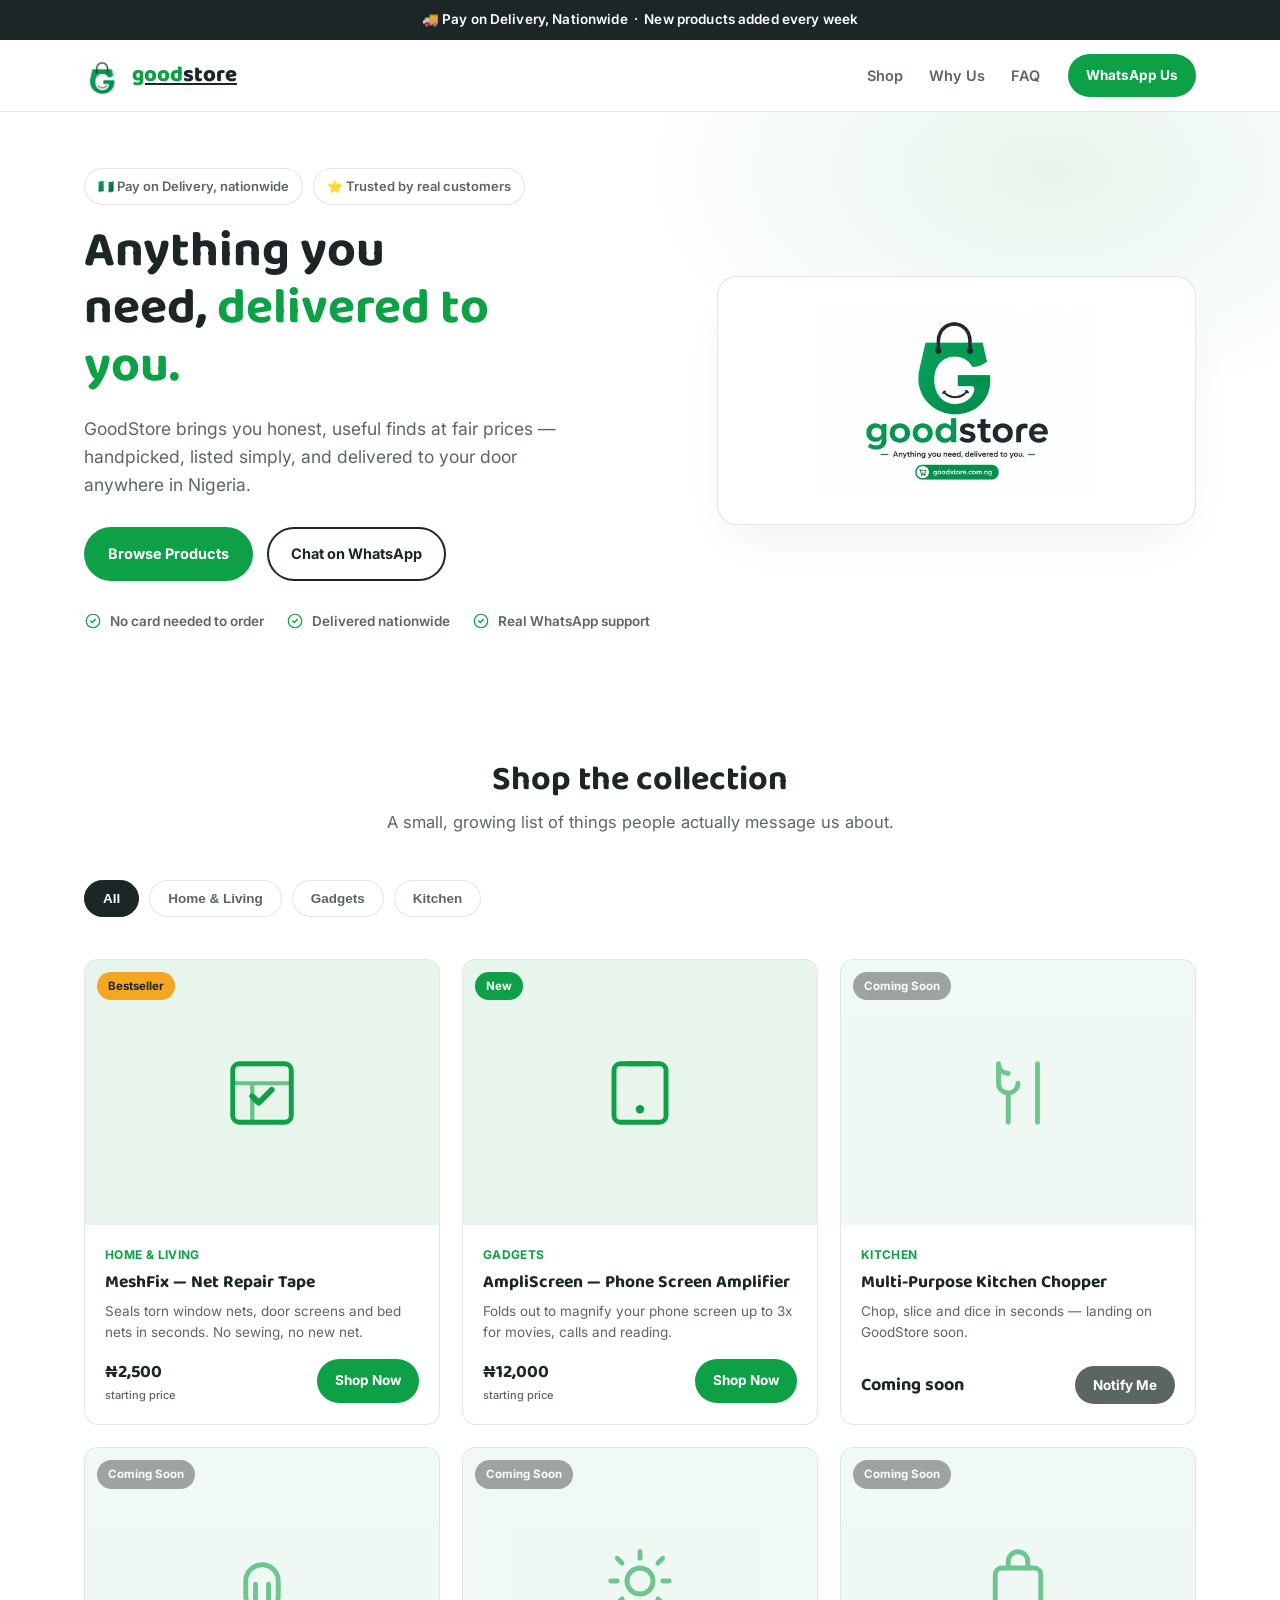
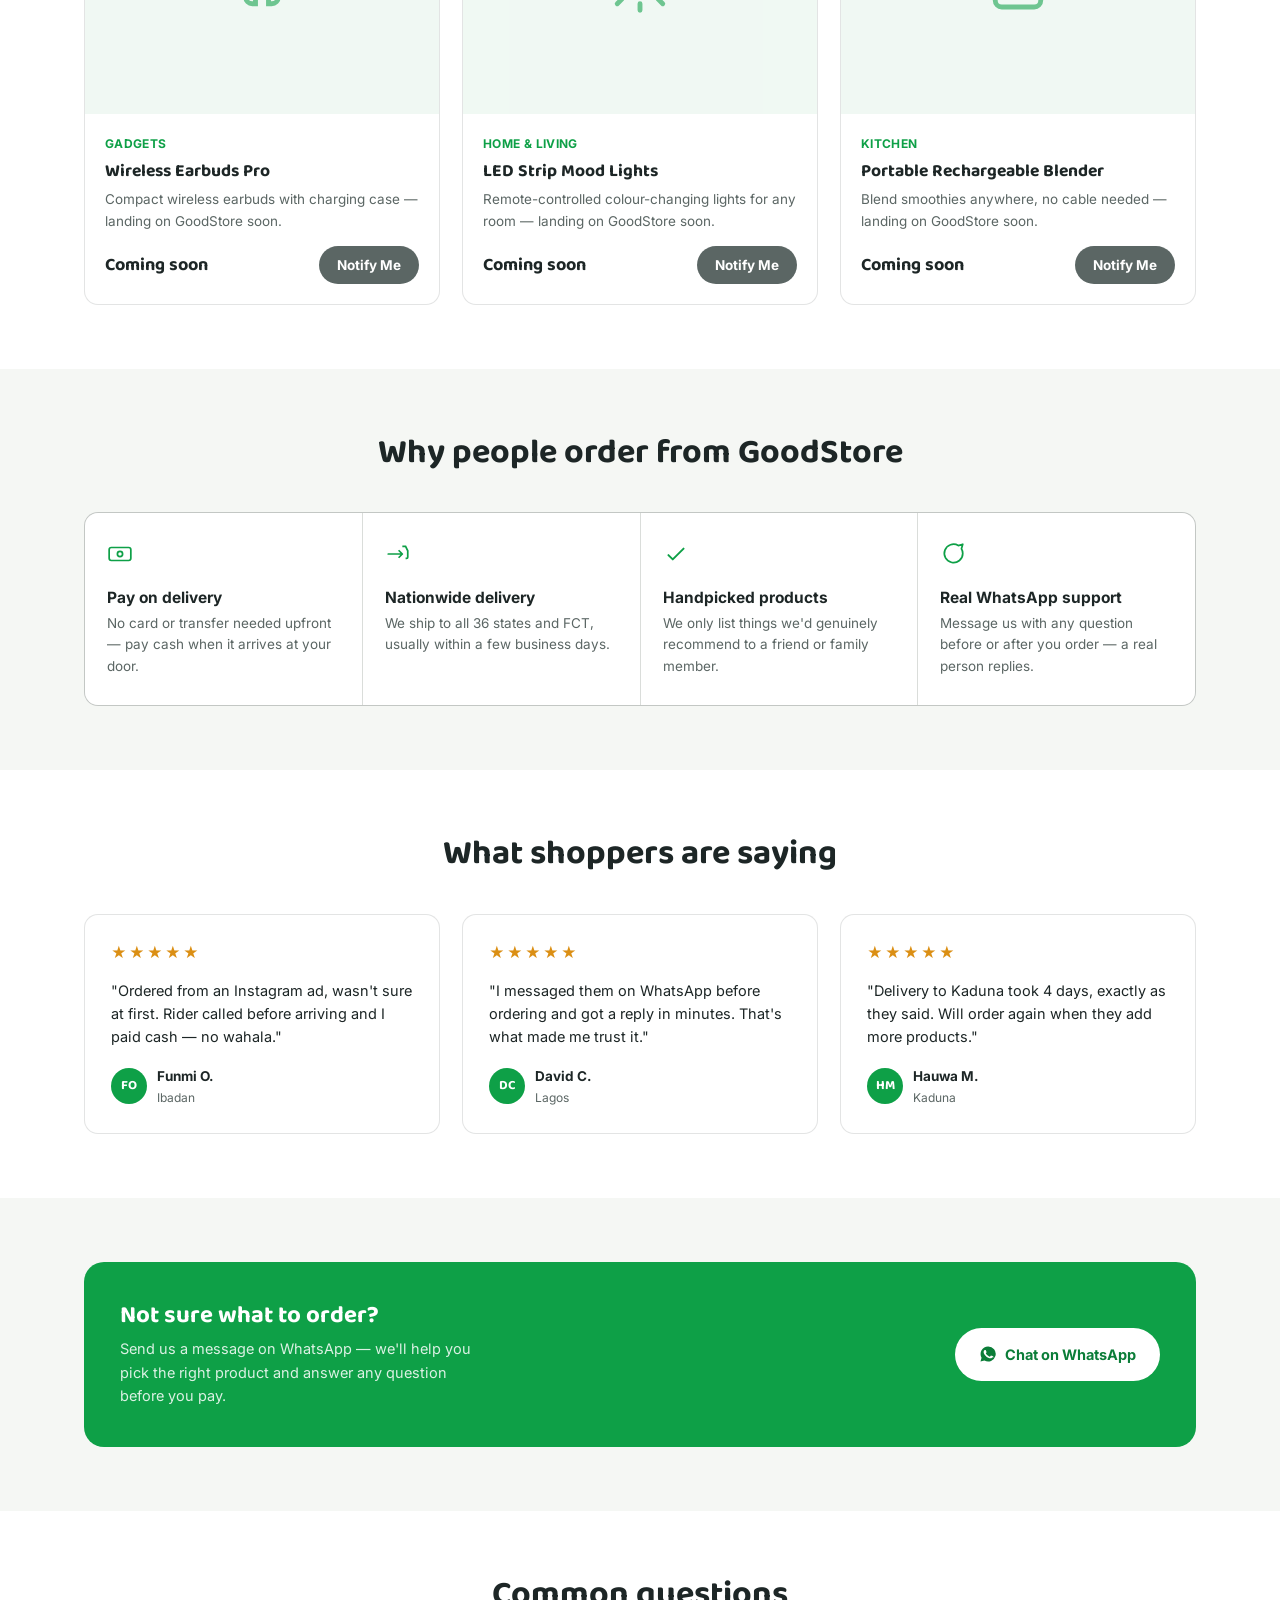
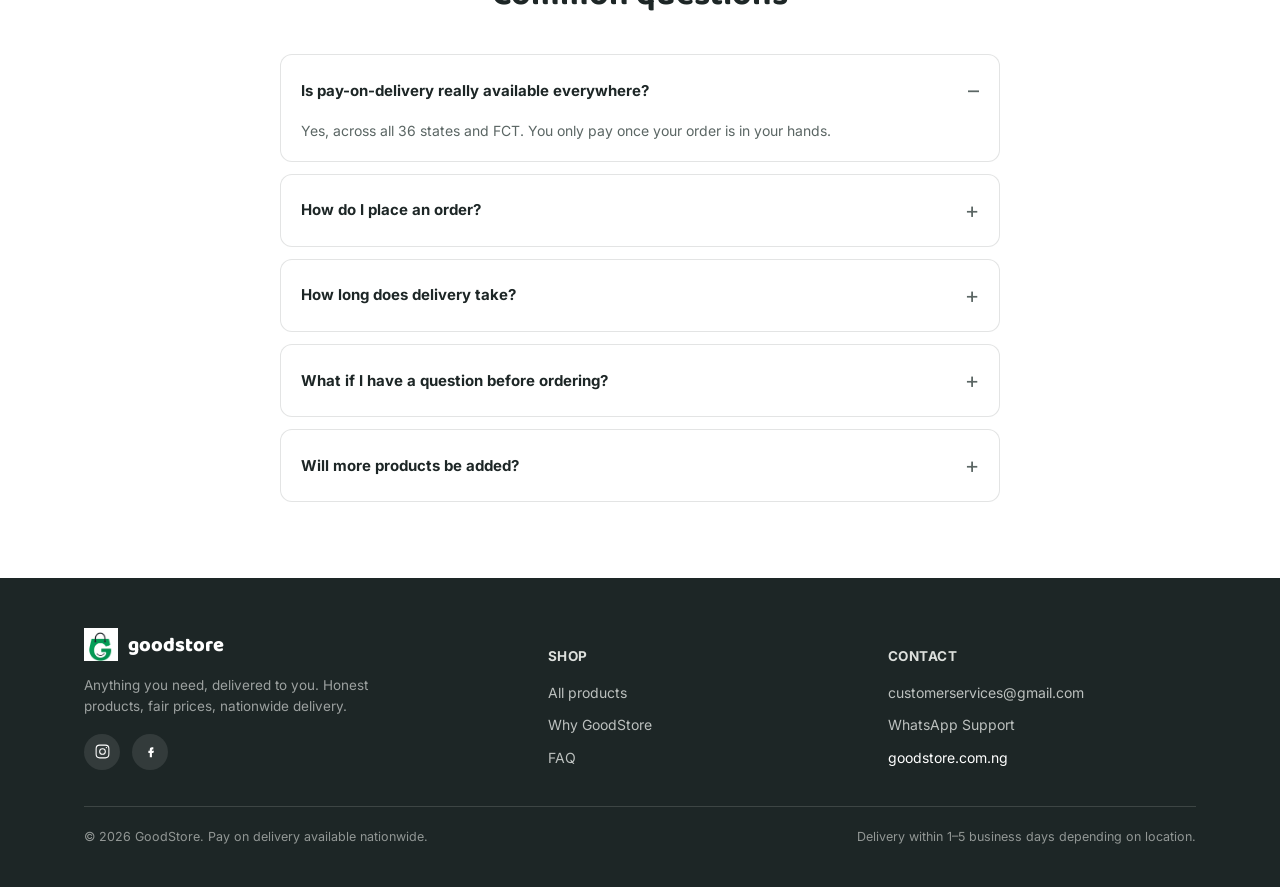
==== index.html @ 4ee2dd80 "first commit" ====
<!DOCTYPE html>
<html lang="en">
<head>
<meta charset="UTF-8">
<meta name="viewport" content="width=device-width, initial-scale=1.0">
<title>GoodStore — Anything You Need, Delivered to You</title>
<link rel="preconnect" href="https://fonts.googleapis.com">
<link rel="preconnect" href="https://fonts.gstatic.com" crossorigin>
<link href="https://fonts.googleapis.com/css2?family=Baloo+2:wght@500;600;700;800&family=Inter:wght@400;500;600;700&display=swap" rel="stylesheet">
<link rel="stylesheet" href="styles.css">
</head>
<body>

<div class="announce">🚚 Pay on Delivery, Nationwide &nbsp;·&nbsp; New products added every week</div>

<header>
  <div class="topbar">
    <a href="#top" class="brand">
      <img src="[data-uri]" alt="GoodStore">
      <span class="word"><span class="g">good</span><span class="s">store</span></span>
    </a>
    <nav class="mainnav">
      <div class="nav-links">
        <a href="#shop">Shop</a>
        <a href="#why-us">Why Us</a>
        <a href="#faq">FAQ</a>
      </div>
      <a href="https://wa.me/2348054624377" target="_blank" rel="noopener" class="btn btn-primary btn-sm">WhatsApp Us</a>
    </nav>
  </div>
</header>

<!-- HERO -->
<section class="hero" id="top">
  <div class="wrap hero-grid">
    <div>
      <div class="eyebrow-row">
        <span class="pill">🇳🇬 Pay on Delivery, nationwide</span>
        <span class="pill">⭐ Trusted by real customers</span>
      </div>
      <h1>Anything you need, <span class="accent">delivered to you.</span></h1>
      <p class="sub">GoodStore brings you honest, useful finds at fair prices — handpicked, listed simply, and delivered to your door anywhere in Nigeria.</p>
      <div class="hero-ctas">
        <a href="#shop" class="btn btn-primary">Browse Products</a>
        <a href="https://wa.me/2348054624377" target="_blank" rel="noopener" class="btn btn-ghost">Chat on WhatsApp</a>
      </div>
      <div class="trust-row">
        <div class="trust-item"><svg viewBox="0 0 24 24" fill="none"><path d="M9 12l2 2 4-4" stroke="currentColor" stroke-width="2" stroke-linecap="round"/><circle cx="12" cy="12" r="9" stroke="currentColor" stroke-width="1.6"/></svg>No card needed to order</div>
        <div class="trust-item"><svg viewBox="0 0 24 24" fill="none"><path d="M9 12l2 2 4-4" stroke="currentColor" stroke-width="2" stroke-linecap="round"/><circle cx="12" cy="12" r="9" stroke="currentColor" stroke-width="1.6"/></svg>Delivered nationwide</div>
        <div class="trust-item"><svg viewBox="0 0 24 24" fill="none"><path d="M9 12l2 2 4-4" stroke="currentColor" stroke-width="2" stroke-linecap="round"/><circle cx="12" cy="12" r="9" stroke="currentColor" stroke-width="1.6"/></svg>Real WhatsApp support</div>
      </div>
    </div>
    <div class="hero-art">
      <img src="[data-uri]" alt="GoodStore — Anything you need, delivered to you">
    </div>
  </div>
</section>

<!-- SHOP -->
<section class="section-pad" id="shop">
  <div class="wrap">
    <div class="section-head">
      <h2>Shop the collection</h2>
      <p>A small, growing list of things people actually message us about.</p>
    </div>

    <div class="cat-scroller" id="catScroller">
      <button class="cat-pill active" data-cat="all">All</button>
      <button class="cat-pill" data-cat="home">Home & Living</button>
      <button class="cat-pill" data-cat="gadgets">Gadgets</button>
      <button class="cat-pill" data-cat="kitchen">Kitchen</button>
    </div>

    <div class="product-grid" id="productGrid">

      <div class="p-card" data-cat="home">
        <div class="p-media">
          <span class="p-tag bestseller">Bestseller</span>
          <svg viewBox="0 0 24 24" fill="none"><rect x="3" y="3" width="18" height="18" rx="2" stroke="currentColor" stroke-width="1.5"/><path d="M3 9h18M9 21V9" stroke="currentColor" stroke-width="1.3" opacity="0.6"/><path d="M9 13l2 2 4-4" stroke="currentColor" stroke-width="1.8" stroke-linecap="round" stroke-linejoin="round"/></svg>
        </div>
        <div class="p-body">
          <span class="p-cat">Home & Living</span>
          <h3>MeshFix — Net Repair Tape</h3>
          <p>Seals torn window nets, door screens and bed nets in seconds. No sewing, no new net.</p>
          <div class="p-foot">
            <div class="p-price">₦2,500 <span>starting price</span></div>
            <a href="https://claude.ai/artifact/EotS5cgHz6LXMd2MQGSfdp" target="_blank" rel="noopener" class="btn btn-primary btn-sm">Shop Now</a>
          </div>
        </div>
      </div>

      <div class="p-card" data-cat="gadgets">
        <div class="p-media">
          <span class="p-tag new">New</span>
          <svg viewBox="0 0 24 24" fill="none"><rect x="4" y="3" width="16" height="18" rx="2" stroke="currentColor" stroke-width="1.5"/><circle cx="12" cy="17" r="1.3" fill="currentColor"/><path d="M8 3h8" stroke="currentColor" stroke-width="1.5"/></svg>
        </div>
        <div class="p-body">
          <span class="p-cat">Gadgets</span>
          <h3>AmpliScreen — Phone Screen Amplifier</h3>
          <p>Folds out to magnify your phone screen up to 3x for movies, calls and reading.</p>
          <div class="p-foot">
            <div class="p-price">₦12,000 <span>starting price</span></div>
            <a href="https://claude.ai/artifact/TEmhY6TkUkMB9upSWeCiYr" target="_blank" rel="noopener" class="btn btn-primary btn-sm">Shop Now</a>
          </div>
        </div>
      </div>

      <div class="p-card disabled" data-cat="kitchen">
        <div class="p-media">
          <span class="p-tag soon">Coming Soon</span>
          <svg viewBox="0 0 24 24" fill="none"><path d="M6 3v6a3 3 0 003 3v9M18 3v18M6 3a3 3 0 003 3M6 9a3 3 0 006 0" stroke="currentColor" stroke-width="1.5" stroke-linecap="round"/></svg>
        </div>
        <div class="p-body">
          <span class="p-cat">Kitchen</span>
          <h3>Multi-Purpose Kitchen Chopper</h3>
          <p>Chop, slice and dice in seconds — landing on GoodStore soon.</p>
          <div class="p-foot">
            <div class="p-price">Coming soon</div>
            <button class="btn btn-primary btn-sm notify-btn">Notify Me</button>
          </div>
        </div>
      </div>

      <div class="p-card disabled" data-cat="gadgets">
        <div class="p-media">
          <span class="p-tag soon">Coming Soon</span>
          <svg viewBox="0 0 24 24" fill="none"><path d="M7 12a5 5 0 0110 0v5a2 2 0 01-2 2h-1v-6M7 12v5a2 2 0 002 2h1v-6" stroke="currentColor" stroke-width="1.5" stroke-linecap="round"/></svg>
        </div>
        <div class="p-body">
          <span class="p-cat">Gadgets</span>
          <h3>Wireless Earbuds Pro</h3>
          <p>Compact wireless earbuds with charging case — landing on GoodStore soon.</p>
          <div class="p-foot">
            <div class="p-price">Coming soon</div>
            <button class="btn btn-primary btn-sm notify-btn">Notify Me</button>
          </div>
        </div>
      </div>

      <div class="p-card disabled" data-cat="home">
        <div class="p-media">
          <span class="p-tag soon">Coming Soon</span>
          <svg viewBox="0 0 24 24" fill="none"><path d="M12 3v2M12 19v2M5 5l1.5 1.5M17.5 17.5L19 19M3 12h2M19 12h2M5 19l1.5-1.5M17.5 6.5L19 5" stroke="currentColor" stroke-width="1.5" stroke-linecap="round"/><circle cx="12" cy="12" r="4" stroke="currentColor" stroke-width="1.5"/></svg>
        </div>
        <div class="p-body">
          <span class="p-cat">Home & Living</span>
          <h3>LED Strip Mood Lights</h3>
          <p>Remote-controlled colour-changing lights for any room — landing on GoodStore soon.</p>
          <div class="p-foot">
            <div class="p-price">Coming soon</div>
            <button class="btn btn-primary btn-sm notify-btn">Notify Me</button>
          </div>
        </div>
      </div>

      <div class="p-card disabled" data-cat="kitchen">
        <div class="p-media">
          <span class="p-tag soon">Coming Soon</span>
          <svg viewBox="0 0 24 24" fill="none"><rect x="5" y="8" width="14" height="12" rx="2" stroke="currentColor" stroke-width="1.5"/><path d="M9 8V6a3 3 0 016 0v2" stroke="currentColor" stroke-width="1.5"/></svg>
        </div>
        <div class="p-body">
          <span class="p-cat">Kitchen</span>
          <h3>Portable Rechargeable Blender</h3>
          <p>Blend smoothies anywhere, no cable needed — landing on GoodStore soon.</p>
          <div class="p-foot">
            <div class="p-price">Coming soon</div>
            <button class="btn btn-primary btn-sm notify-btn">Notify Me</button>
          </div>
        </div>
      </div>

    </div>
  </div>
</section>

<!-- WHY US -->
<section class="section-pad section-alt" id="why-us">
  <div class="wrap">
    <div class="section-head">
      <h2>Why people order from GoodStore</h2>
    </div>
    <div class="benefits">
      <div class="benefit">
        <svg viewBox="0 0 24 24" fill="none"><rect x="2" y="6" width="20" height="12" rx="2" stroke="currentColor" stroke-width="1.6"/><circle cx="12" cy="12" r="2.4" stroke="currentColor" stroke-width="1.6"/></svg>
        <h3>Pay on delivery</h3>
        <p>No card or transfer needed upfront — pay cash when it arrives at your door.</p>
      </div>
      <div class="benefit">
        <svg viewBox="0 0 24 24" fill="none"><path d="M3 12h13l-3-3m3 3l-3 3" stroke="currentColor" stroke-width="1.6" stroke-linecap="round" stroke-linejoin="round"/><path d="M16 5h3l2 4v6a1 1 0 01-1 1h-1" stroke="currentColor" stroke-width="1.6"/></svg>
        <h3>Nationwide delivery</h3>
        <p>We ship to all 36 states and FCT, usually within a few business days.</p>
      </div>
      <div class="benefit">
        <svg viewBox="0 0 24 24" fill="none"><path d="M5 13l4 4L19 7" stroke="currentColor" stroke-width="1.8" stroke-linecap="round" stroke-linejoin="round"/></svg>
        <h3>Handpicked products</h3>
        <p>We only list things we'd genuinely recommend to a friend or family member.</p>
      </div>
      <div class="benefit">
        <svg viewBox="0 0 24 24" fill="none"><path d="M21 11.5a8.5 8.5 0 11-4.1-7.3L21 3l-1.2 4.1a8.4 8.4 0 011.2 4.4z" stroke="currentColor" stroke-width="1.6" stroke-linejoin="round"/></svg>
        <h3>Real WhatsApp support</h3>
        <p>Message us with any question before or after you order — a real person replies.</p>
      </div>
    </div>
  </div>
</section>

<!-- TESTIMONIALS -->
<section class="section-pad">
  <div class="wrap">
    <div class="section-head">
      <h2>What shoppers are saying</h2>
    </div>
    <div class="testi-row">
      <div class="testi">
        <div class="stars">★★★★★</div>
        <p class="quote">"Ordered from an Instagram ad, wasn't sure at first. Rider called before arriving and I paid cash — no wahala."</p>
        <div class="testi-person"><div class="avatar">FO</div><div><div class="name">Funmi O.</div><div class="loc">Ibadan</div></div></div>
      </div>
      <div class="testi">
        <div class="stars">★★★★★</div>
        <p class="quote">"I messaged them on WhatsApp before ordering and got a reply in minutes. That's what made me trust it."</p>
        <div class="testi-person"><div class="avatar">DC</div><div><div class="name">David C.</div><div class="loc">Lagos</div></div></div>
      </div>
      <div class="testi">
        <div class="stars">★★★★★</div>
        <p class="quote">"Delivery to Kaduna took 4 days, exactly as they said. Will order again when they add more products."</p>
        <div class="testi-person"><div class="avatar">HM</div><div><div class="name">Hauwa M.</div><div class="loc">Kaduna</div></div></div>
      </div>
    </div>
  </div>
</section>

<!-- WHATSAPP BANNER -->
<section class="section-pad section-alt">
  <div class="wrap">
    <div class="wa-banner">
      <div>
        <h2>Not sure what to order?</h2>
        <p>Send us a message on WhatsApp — we'll help you pick the right product and answer any question before you pay.</p>
      </div>
      <a href="https://wa.me/2348054624377" target="_blank" rel="noopener" class="btn btn-primary">
        <svg viewBox="0 0 24 24" width="18" height="18" fill="currentColor"><path d="M12 2a10 10 0 00-8.6 15L2 22l5.2-1.4A10 10 0 1012 2zm5.8 14.2c-.2.7-1.4 1.3-2 1.4-.5.1-1.1.1-1.8-.1-.4-.1-1-.3-1.7-.6-2.9-1.3-4.8-4.2-4.9-4.4-.1-.2-1.2-1.6-1.2-3 0-1.4.7-2.1 1-2.4.3-.3.6-.3.8-.3h.6c.2 0 .4 0 .6.5.2.5.8 1.9.8 2 .1.2.1.3 0 .5-.1.2-.1.3-.3.5l-.4.5c-.1.2-.3.3-.1.6.2.3.9 1.5 2 2.4 1.4 1.2 2.5 1.6 2.8 1.7.3.1.5.1.7-.1.2-.2.8-.9 1-1.2.2-.3.4-.2.7-.1.3.1 1.7.8 2 1 .3.1.5.2.6.3.1.2.1.9-.1 1.6z"/></svg>
        Chat on WhatsApp
      </a>
    </div>
  </div>
</section>

<!-- FAQ -->
<section class="section-pad" id="faq">
  <div class="wrap">
    <div class="section-head">
      <h2>Common questions</h2>
    </div>
    <div class="faq">
      <details open>
        <summary>Is pay-on-delivery really available everywhere?</summary>
        <p>Yes, across all 36 states and FCT. You only pay once your order is in your hands.</p>
      </details>
      <details>
        <summary>How do I place an order?</summary>
        <p>Tap "Shop Now" on any product to open its page, fill in your delivery details, and submit — no account or card needed.</p>
      </details>
      <details>
        <summary>How long does delivery take?</summary>
        <p>Lagos and nearby states typically arrive in 1–3 days. Other states usually take 3–5 days depending on your local delivery partner.</p>
      </details>
      <details>
        <summary>What if I have a question before ordering?</summary>
        <p>Message us on WhatsApp any time — we're happy to help you decide before you commit to an order.</p>
      </details>
      <details>
        <summary>Will more products be added?</summary>
        <p>Yes, we add new items regularly. Follow our Instagram and Facebook pages to see them as they drop.</p>
      </details>
    </div>
  </div>
</section>

<!-- FOOTER -->
<footer>
  <div class="wrap">
    <div class="footer-grid">
      <div>
        <div class="foot-brand">
          <img src="[data-uri]" alt="GoodStore">
          <span class="word">goodstore</span>
        </div>
        <p class="foot-note">Anything you need, delivered to you. Honest products, fair prices, nationwide delivery.</p>
        <div class="foot-social">
          <a href="#" aria-label="Instagram"><svg viewBox="0 0 24 24" fill="none"><rect x="3" y="3" width="18" height="18" rx="5" stroke="currentColor" stroke-width="1.5"/><circle cx="12" cy="12" r="4" stroke="currentColor" stroke-width="1.5"/><circle cx="17.5" cy="6.5" r="1" fill="currentColor"/></svg></a>
          <a href="#" aria-label="Facebook"><svg viewBox="0 0 24 24" fill="none"><path d="M14 9h2V6h-2c-1.7 0-3 1.3-3 3v2H9v3h2v6h3v-6h2l1-3h-3V9c0-.3.2-.5.5-.5H14z" fill="currentColor"/></svg></a>
        </div>
      </div>
      <div>
        <h4>Shop</h4>
        <div class="foot-list">
          <a href="#shop">All products</a>
          <a href="#why-us">Why GoodStore</a>
          <a href="#faq">FAQ</a>
        </div>
      </div>
      <div>
        <h4>Contact</h4>
        <div class="foot-list">
          <a href="mailto:customerservices@gmail.com">customerservices@gmail.com</a>
          <a href="https://wa.me/2348054624377" target="_blank" rel="noopener">WhatsApp Support</a>
          <span>goodstore.com.ng</span>
        </div>
      </div>
    </div>
    <div class="foot-bottom">
      <span>© 2026 GoodStore. Pay on delivery available nationwide.</span>
      <span>Delivery within 1–5 business days depending on location.</span>
    </div>
  </div>
</footer>

<div class="toast" id="toast">We'll let you know when this drops — or message us on WhatsApp!</div>

<script src="script.js"></script>

</body>
</html>
---- styles.css ----
:root{
    --green: #0EA047;
    --green-deep: #0B7D38;
    --green-tint: #E7F5EC;
    --ink: #1D2626;
    --ink-soft: #5B6664;
    --paper: #FFFFFF;
    --paper-2: #F5F7F4;
    --card: #FFFFFF;
    --gold: #F5A623;
    --gold-deep: #DB8F14;
    --line: rgba(29,38,38,0.12);
    --shadow: rgba(29,38,38,0.10);
    --radius: 14px;
  }
  :root[data-theme="dark"]{
    --ink: #F2F4F1;
    --ink-soft: #AEB8B5;
    --paper: #14181A;
    --paper-2: #1B2020;
    --card: #1F2524;
    --green-tint: #163326;
    --line: rgba(242,244,241,0.12);
    --shadow: rgba(0,0,0,0.45);
  }
  @media (prefers-color-scheme: dark){
    :root:not([data-theme="light"]){
      --ink: #F2F4F1;
      --ink-soft: #AEB8B5;
      --paper: #14181A;
      --paper-2: #1B2020;
      --card: #1F2524;
      --green-tint: #163326;
      --line: rgba(242,244,241,0.12);
      --shadow: rgba(0,0,0,0.45);
    }
  }

  *{box-sizing:border-box;}
  html{scroll-behavior:smooth;}
  body{
    margin:0;background:var(--paper);color:var(--ink);
    font-family:'Inter',sans-serif;line-height:1.6;-webkit-font-smoothing:antialiased;
  }
  img{max-width:100%;display:block;}
  h1,h2,h3{font-family:'Baloo 2',sans-serif;color:var(--ink);margin:0;line-height:1.15;}
  a{color:inherit;}
  .wrap{max-width:1160px;margin:0 auto;padding:0 24px;}
  section{position:relative;}

  /* announcement bar */
  .announce{
    background:var(--ink);color:var(--paper);text-align:center;font-size:13.5px;font-weight:600;
    padding:9px 16px;letter-spacing:0.01em;
  }

  /* header */
  header{
    position:sticky;top:0;background:var(--paper);z-index:30;border-bottom:1px solid var(--line);
  }
  .topbar{display:flex;align-items:center;justify-content:space-between;padding:14px 24px;max-width:1160px;margin:0 auto;gap:20px;}
  .brand{display:flex;align-items:center;gap:10px;flex-shrink:0;}
  .brand img{width:38px;height:auto;}
  .brand .word{font-family:'Baloo 2',sans-serif;font-weight:800;font-size:22px;}
  .brand .word .g{color:var(--green);}
  .brand .word .s{color:var(--ink);}
  nav.mainnav{display:flex;align-items:center;gap:28px;font-weight:600;font-size:14.5px;}
  nav.mainnav a:not(.btn){color:var(--ink-soft);text-decoration:none;}
  nav.mainnav a:not(.btn):hover{color:var(--ink);}
  .nav-links{display:flex;gap:26px;}

  .btn{
    display:inline-flex;align-items:center;justify-content:center;gap:8px;
    padding:13px 22px;border-radius:999px;font-weight:700;font-size:14.5px;
    text-decoration:none;border:2px solid transparent;cursor:pointer;font-family:'Inter',sans-serif;
    transition:transform .15s ease;
  }
  .btn:active{transform:scale(0.97);}
  .btn-primary{background:var(--green);color:#fff;}
  .btn-primary:hover{background:var(--green-deep);}
  .btn-ghost{background:transparent;border-color:var(--ink);color:var(--ink);}
  .btn-sm{padding:9px 16px;font-size:13.5px;border-radius:999px;}

  /* hero */
  .hero{padding:56px 0 64px;background:
    radial-gradient(ellipse 640px 380px at 82% 10%, var(--green-tint), transparent 65%);
  }
  .hero-grid{display:grid;grid-template-columns:1.1fr 0.9fr;gap:48px;align-items:center;}
  .eyebrow-row{display:flex;gap:10px;flex-wrap:wrap;margin-bottom:18px;}
  .pill{
    display:inline-flex;align-items:center;gap:6px;background:var(--card);border:1px solid var(--line);
    padding:7px 13px;border-radius:999px;font-size:13px;font-weight:600;color:var(--ink-soft);
  }
  .hero h1{font-size:clamp(32px,4.6vw,50px);max-width:14ch;}
  .hero h1 .accent{color:var(--green);}
  .hero p.sub{margin:20px 0 28px;font-size:17.5px;color:var(--ink-soft);max-width:46ch;}
  .hero-ctas{display:flex;gap:14px;flex-wrap:wrap;}
  .trust-row{display:flex;gap:22px;margin-top:30px;flex-wrap:wrap;}
  .trust-item{display:flex;align-items:center;gap:8px;font-size:13.5px;font-weight:600;color:var(--ink-soft);}
  .trust-item svg{width:18px;height:18px;flex-shrink:0;color:var(--green);}

  .hero-art{
    background:var(--card);border:1px solid var(--line);border-radius:20px;padding:30px;
    box-shadow:0 24px 50px -22px var(--shadow);text-align:center;
  }
  .hero-art img{max-width:280px;margin:0 auto;}
  .hero-art .cap{margin-top:14px;font-size:13.5px;color:var(--ink-soft);font-weight:600;}

  /* category pills */
  .cat-scroller{
    display:flex;gap:10px;overflow-x:auto;padding:4px 0 6px;margin-bottom:36px;
    -ms-overflow-style:none;scrollbar-width:none;
  }
  .cat-scroller::-webkit-scrollbar{display:none;}
  .cat-pill{
    flex:0 0 auto;padding:10px 18px;border-radius:999px;border:1.5px solid var(--line);
    background:var(--card);font-weight:700;font-size:13.5px;cursor:pointer;color:var(--ink-soft);
    white-space:nowrap;transition:all .15s ease;
  }
  .cat-pill.active{background:var(--ink);color:var(--paper);border-color:var(--ink);}

  /* section heads */
  .section-pad{padding:64px 0;}
  .section-head{max-width:640px;margin:0 auto 40px;text-align:center;}
  .section-head h2{font-size:clamp(24px,3.2vw,34px);}
  .section-head p{color:var(--ink-soft);font-size:16.5px;margin-top:10px;}
  .section-alt{background:var(--paper-2);}
  .section-head.left{text-align:left;margin:0 0 32px;}

  /* product grid */
  .product-grid{display:grid;grid-template-columns:repeat(3,1fr);gap:22px;}
  .p-card{
    background:var(--card);border:1px solid var(--line);border-radius:var(--radius);
    overflow:hidden;display:flex;flex-direction:column;transition:transform .15s ease, box-shadow .15s ease;
  }
  .p-card:hover{transform:translateY(-3px);box-shadow:0 18px 34px -20px var(--shadow);}
  .p-media{
    aspect-ratio:4/3;background:var(--green-tint);display:flex;align-items:center;justify-content:center;
    position:relative;
  }
  .p-media svg{width:78px;height:78px;color:var(--green);}
  .p-tag{
    position:absolute;top:12px;left:12px;padding:5px 11px;border-radius:999px;font-size:11.5px;font-weight:700;
  }
  .p-tag.bestseller{background:var(--gold);color:var(--ink);}
  .p-tag.new{background:var(--green);color:#fff;}
  .p-tag.soon{background:var(--ink-soft);color:var(--paper);}
  .p-body{padding:20px;display:flex;flex-direction:column;gap:8px;flex:1;}
  .p-cat{font-size:12px;font-weight:700;color:var(--green);text-transform:uppercase;letter-spacing:0.03em;}
  .p-body h3{font-size:17.5px;}
  .p-body p{margin:0;font-size:13.5px;color:var(--ink-soft);flex:1;}
  .p-foot{display:flex;align-items:center;justify-content:space-between;margin-top:6px;}
  .p-price{font-family:'Baloo 2',sans-serif;font-weight:700;font-size:18px;}
  .p-price span{display:block;font-size:11px;font-weight:500;color:var(--ink-soft);font-family:'Inter',sans-serif;}
  .p-card.disabled .p-media{opacity:0.6;}
  .p-card.disabled .btn-primary{background:var(--ink-soft);}
  .p-card.disabled .btn-primary:hover{background:var(--ink-soft);}

  /* why shop */
  .benefits{display:grid;grid-template-columns:repeat(4,1fr);gap:1px;background:var(--line);border:1px solid var(--line);border-radius:var(--radius);overflow:hidden;}
  .benefit{background:var(--card);padding:28px 22px;}
  .benefit svg{width:26px;height:26px;color:var(--green);margin-bottom:14px;}
  .benefit h3{font-size:15.5px;margin-bottom:6px;font-family:'Inter',sans-serif;font-weight:700;}
  .benefit p{margin:0;color:var(--ink-soft);font-size:13.5px;}

  /* testimonials */
  .testi-row{display:grid;grid-template-columns:repeat(3,1fr);gap:22px;}
  .testi{background:var(--card);border:1px solid var(--line);border-radius:var(--radius);padding:26px;}
  .stars{color:var(--gold-deep);font-size:15px;margin-bottom:14px;letter-spacing:2px;}
  .testi p.quote{margin:0 0 18px;font-size:14.5px;color:var(--ink);}
  .testi-person{display:flex;align-items:center;gap:10px;}
  .avatar{
    width:36px;height:36px;border-radius:50%;background:var(--green);color:#fff;
    display:flex;align-items:center;justify-content:center;font-weight:700;font-size:13px;
    font-family:'Baloo 2',sans-serif;flex-shrink:0;
  }
  .testi-person .name{font-weight:700;font-size:13.5px;}
  .testi-person .loc{font-size:12px;color:var(--ink-soft);}

  /* whatsapp banner */
  .wa-banner{
    background:var(--green);border-radius:20px;padding:40px 36px;display:flex;align-items:center;
    justify-content:space-between;gap:24px;flex-wrap:wrap;color:#fff;
  }
  .wa-banner h2{color:#fff;font-size:24px;}
  .wa-banner p{margin:8px 0 0;color:rgba(255,255,255,0.85);font-size:14.5px;max-width:40ch;}
  .wa-banner .btn-primary{background:#fff;color:var(--green-deep);}
  .wa-banner .btn-primary:hover{background:#f2f2f2;}

  /* faq */
  .faq{max-width:720px;margin:0 auto;}
  .faq details{background:var(--card);border:1px solid var(--line);border-radius:12px;padding:18px 20px;margin-bottom:12px;}
  .faq summary{font-weight:700;font-size:15px;cursor:pointer;list-style:none;display:flex;justify-content:space-between;align-items:center;gap:12px;}
  .faq summary::-webkit-details-marker{display:none;}
  .faq summary::after{content:"+";font-size:22px;font-weight:400;color:var(--ink-soft);flex-shrink:0;}
  .faq details[open] summary::after{content:"–";}
  .faq p{margin:12px 0 0;color:var(--ink-soft);font-size:14px;}

  /* footer */
  footer{background:var(--ink);color:var(--paper);padding:50px 0 40px;}
  .footer-grid{display:grid;grid-template-columns:1.4fr 1fr 1fr;gap:32px;margin-bottom:36px;}
  .foot-brand{display:flex;align-items:center;gap:10px;margin-bottom:12px;}
  .foot-brand img{width:34px;}
  .foot-brand .word{font-family:'Baloo 2',sans-serif;font-weight:800;font-size:20px;color:var(--paper);}
  footer .foot-note{color:rgba(242,244,241,0.6);font-size:13.5px;max-width:32ch;}
  footer h4{font-family:'Inter',sans-serif;font-size:13.5px;font-weight:700;margin-bottom:14px;color:rgba(242,244,241,0.9);text-transform:uppercase;letter-spacing:0.04em;}
  .foot-list{display:flex;flex-direction:column;gap:10px;font-size:14px;}
  .foot-list a{color:rgba(242,244,241,0.75);text-decoration:none;}
  .foot-list a:hover{color:#fff;}
  .foot-social{display:flex;gap:12px;margin-top:16px;}
  .foot-social a{
    width:36px;height:36px;border-radius:50%;background:rgba(242,244,241,0.1);
    display:flex;align-items:center;justify-content:center;
  }
  .foot-social svg{width:17px;height:17px;color:#fff;}
  .foot-bottom{
    border-top:1px solid rgba(242,244,241,0.15);padding-top:20px;
    font-size:12.5px;color:rgba(242,244,241,0.55);display:flex;justify-content:space-between;flex-wrap:wrap;gap:10px;
  }

  /* toast */
  .toast{
    position:fixed;bottom:24px;left:50%;transform:translateX(-50%) translateY(20px);
    background:var(--ink);color:var(--paper);padding:14px 22px;border-radius:999px;font-size:14px;font-weight:600;
    opacity:0;pointer-events:none;transition:all .25s ease;z-index:60;box-shadow:0 12px 30px -12px var(--shadow);
    white-space:nowrap;
  }
  .toast.show{opacity:1;transform:translateX(-50%) translateY(0);}

  @media (max-width:900px){
    .hero-grid{grid-template-columns:1fr;}
    .hero-art{order:-1;max-width:320px;margin:0 auto;}
    .product-grid{grid-template-columns:1fr 1fr;}
    .benefits{grid-template-columns:1fr 1fr;}
    .testi-row{grid-template-columns:1fr;}
    .footer-grid{grid-template-columns:1fr;gap:26px;}
    .nav-links{display:none;}
  }
  @media (max-width:560px){
    .product-grid{grid-template-columns:1fr;}
    .wa-banner{flex-direction:column;align-items:flex-start;}
  }
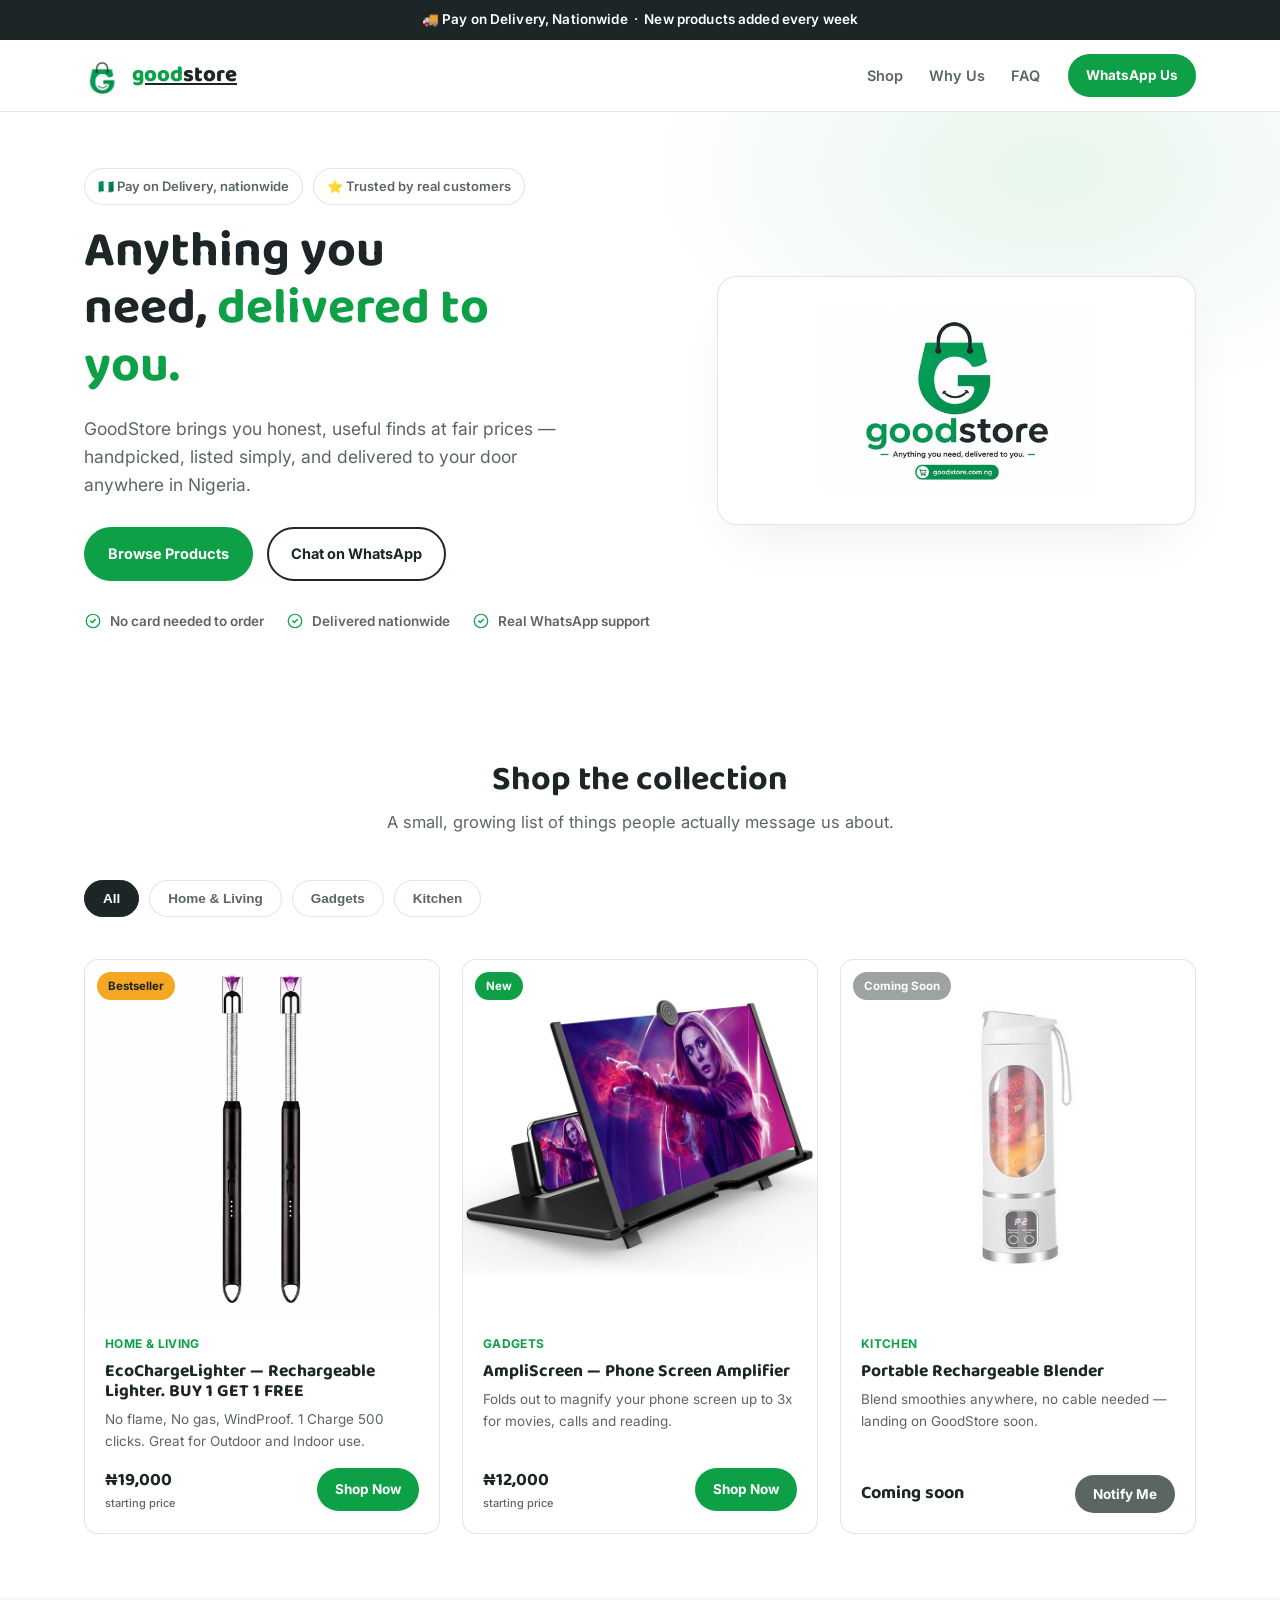
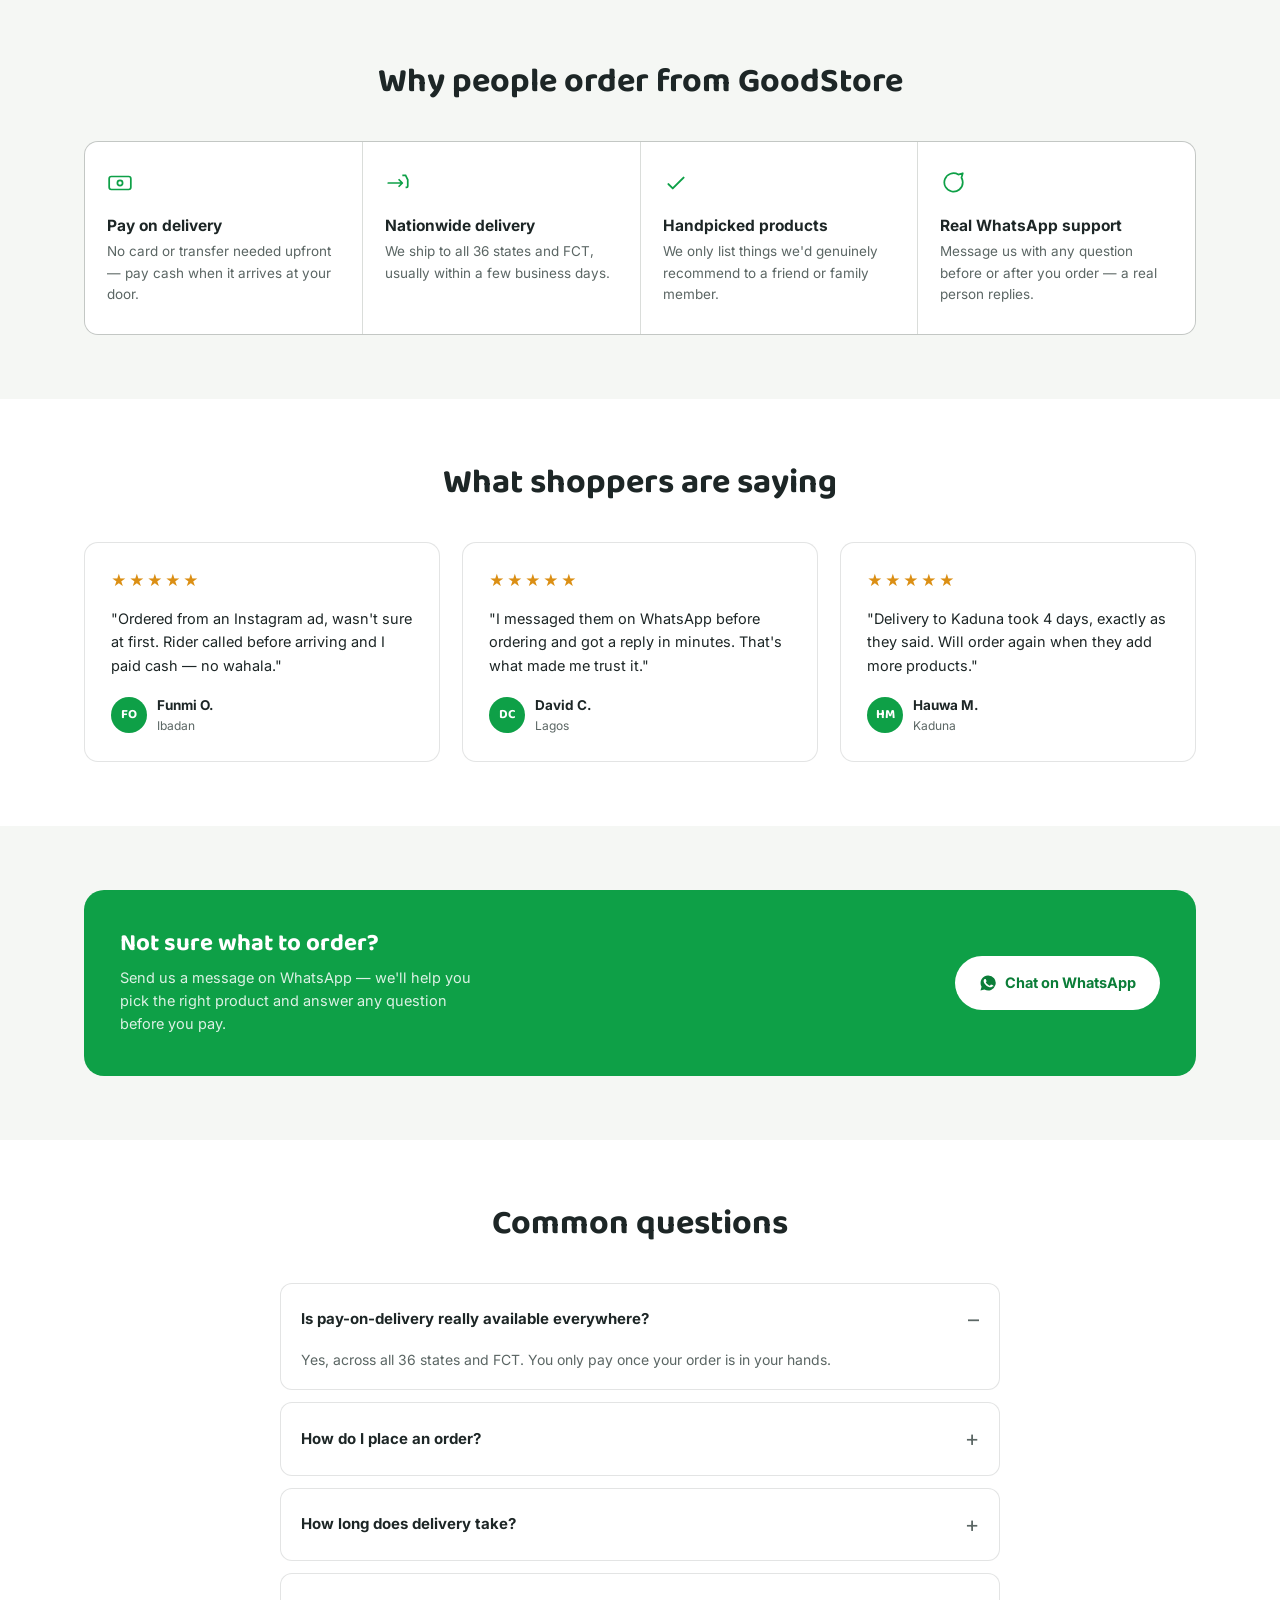
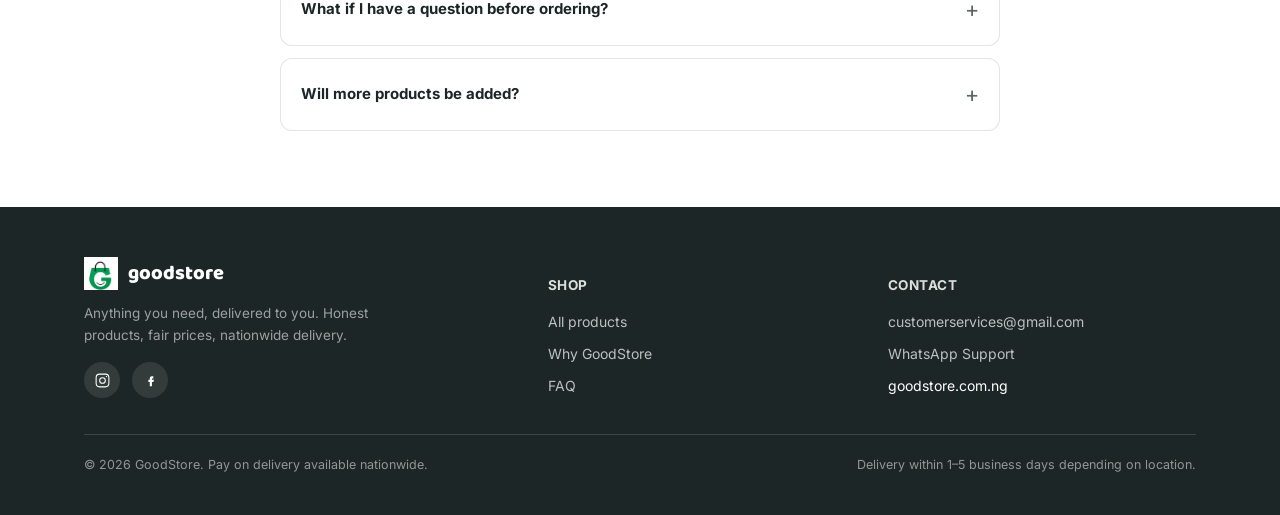
==== commit d32cb1ac: "update" ====
--- a/index.html
+++ b/index.html
@@ -76,15 +76,15 @@
       <div class="p-card" data-cat="home">
         <div class="p-media">
           <span class="p-tag bestseller">Bestseller</span>
-          <svg viewBox="0 0 24 24" fill="none"><rect x="3" y="3" width="18" height="18" rx="2" stroke="currentColor" stroke-width="1.5"/><path d="M3 9h18M9 21V9" stroke="currentColor" stroke-width="1.3" opacity="0.6"/><path d="M9 13l2 2 4-4" stroke="currentColor" stroke-width="1.8" stroke-linecap="round" stroke-linejoin="round"/></svg>
+          <img src="ecochargelighter.png" alt="">
         </div>
         <div class="p-body">
           <span class="p-cat">Home & Living</span>
-          <h3>MeshFix — Net Repair Tape</h3>
-          <p>Seals torn window nets, door screens and bed nets in seconds. No sewing, no new net.</p>
-          <div class="p-foot">
-            <div class="p-price">₦2,500 <span>starting price</span></div>
-            <a href="https://claude.ai/artifact/EotS5cgHz6LXMd2MQGSfdp" target="_blank" rel="noopener" class="btn btn-primary btn-sm">Shop Now</a>
+          <h3>EcoChargeLighter — Rechargeable Lighter. BUY 1 GET 1 FREE</h3>
+          <p>No flame, No gas, WindProof. 1 Charge 500 clicks. Great for Outdoor and Indoor use.</p>
+          <div class="p-foot">
+            <div class="p-price">₦19,000 <span>starting price</span></div>
+            <a href="https://ecochargelighter.com.ng" target="_blank" rel="noopener" class="btn btn-primary btn-sm">Shop Now</a>
           </div>
         </div>
       </div>
@@ -92,7 +92,7 @@
       <div class="p-card" data-cat="gadgets">
         <div class="p-media">
           <span class="p-tag new">New</span>
-          <svg viewBox="0 0 24 24" fill="none"><rect x="4" y="3" width="16" height="18" rx="2" stroke="currentColor" stroke-width="1.5"/><circle cx="12" cy="17" r="1.3" fill="currentColor"/><path d="M8 3h8" stroke="currentColor" stroke-width="1.5"/></svg>
+          <img src="IMG_2685.JPG" alt="">
         </div>
         <div class="p-body">
           <span class="p-cat">Gadgets</span>
@@ -100,15 +100,15 @@
           <p>Folds out to magnify your phone screen up to 3x for movies, calls and reading.</p>
           <div class="p-foot">
             <div class="p-price">₦12,000 <span>starting price</span></div>
-            <a href="https://claude.ai/artifact/TEmhY6TkUkMB9upSWeCiYr" target="_blank" rel="noopener" class="btn btn-primary btn-sm">Shop Now</a>
-          </div>
-        </div>
-      </div>
-
-      <div class="p-card disabled" data-cat="kitchen">
+            <a href="https://goodstore.com.ng/AmpliScreen" target="_blank" rel="noopener" class="btn btn-primary btn-sm">Shop Now</a>
+          </div>
+        </div>
+      </div>
+
+      <!-- <div class="p-card disabled" data-cat="kitchen">
         <div class="p-media">
           <span class="p-tag soon">Coming Soon</span>
-          <svg viewBox="0 0 24 24" fill="none"><path d="M6 3v6a3 3 0 003 3v9M18 3v18M6 3a3 3 0 003 3M6 9a3 3 0 006 0" stroke="currentColor" stroke-width="1.5" stroke-linecap="round"/></svg>
+          <img class="pro-img" src="./cutter.JPG" alt="">
         </div>
         <div class="p-body">
           <span class="p-cat">Kitchen</span>
@@ -119,12 +119,12 @@
             <button class="btn btn-primary btn-sm notify-btn">Notify Me</button>
           </div>
         </div>
-      </div>
-
-      <div class="p-card disabled" data-cat="gadgets">
+      </div> -->
+
+      <!-- <div class="p-card disabled" data-cat="gadgets">
         <div class="p-media">
           <span class="p-tag soon">Coming Soon</span>
-          <svg viewBox="0 0 24 24" fill="none"><path d="M7 12a5 5 0 0110 0v5a2 2 0 01-2 2h-1v-6M7 12v5a2 2 0 002 2h1v-6" stroke="currentColor" stroke-width="1.5" stroke-linecap="round"/></svg>
+          <img src="" alt="">
         </div>
         <div class="p-body">
           <span class="p-cat">Gadgets</span>
@@ -135,9 +135,9 @@
             <button class="btn btn-primary btn-sm notify-btn">Notify Me</button>
           </div>
         </div>
-      </div>
-
-      <div class="p-card disabled" data-cat="home">
+      </div> -->
+
+      <!-- <div class="p-card disabled" data-cat="home">
         <div class="p-media">
           <span class="p-tag soon">Coming Soon</span>
           <svg viewBox="0 0 24 24" fill="none"><path d="M12 3v2M12 19v2M5 5l1.5 1.5M17.5 17.5L19 19M3 12h2M19 12h2M5 19l1.5-1.5M17.5 6.5L19 5" stroke="currentColor" stroke-width="1.5" stroke-linecap="round"/><circle cx="12" cy="12" r="4" stroke="currentColor" stroke-width="1.5"/></svg>
@@ -151,12 +151,12 @@
             <button class="btn btn-primary btn-sm notify-btn">Notify Me</button>
           </div>
         </div>
-      </div>
+      </div> -->
 
       <div class="p-card disabled" data-cat="kitchen">
         <div class="p-media">
           <span class="p-tag soon">Coming Soon</span>
-          <svg viewBox="0 0 24 24" fill="none"><rect x="5" y="8" width="14" height="12" rx="2" stroke="currentColor" stroke-width="1.5"/><path d="M9 8V6a3 3 0 016 0v2" stroke="currentColor" stroke-width="1.5"/></svg>
+          <img src="p-rechargeable-blender.JPG" alt="">
         </div>
         <div class="p-body">
           <span class="p-cat">Kitchen</span>
--- a/styles.css
+++ b/styles.css
@@ -133,6 +133,7 @@
     background:var(--card);border:1px solid var(--line);border-radius:var(--radius);
     overflow:hidden;display:flex;flex-direction:column;transition:transform .15s ease, box-shadow .15s ease;
   }
+  /* .pro-img{height: 100%; width: 100%; object-fit: contain; object-position: center;} */
   .p-card:hover{transform:translateY(-3px);box-shadow:0 18px 34px -20px var(--shadow);}
   .p-media{
     aspect-ratio:4/3;background:var(--green-tint);display:flex;align-items:center;justify-content:center;
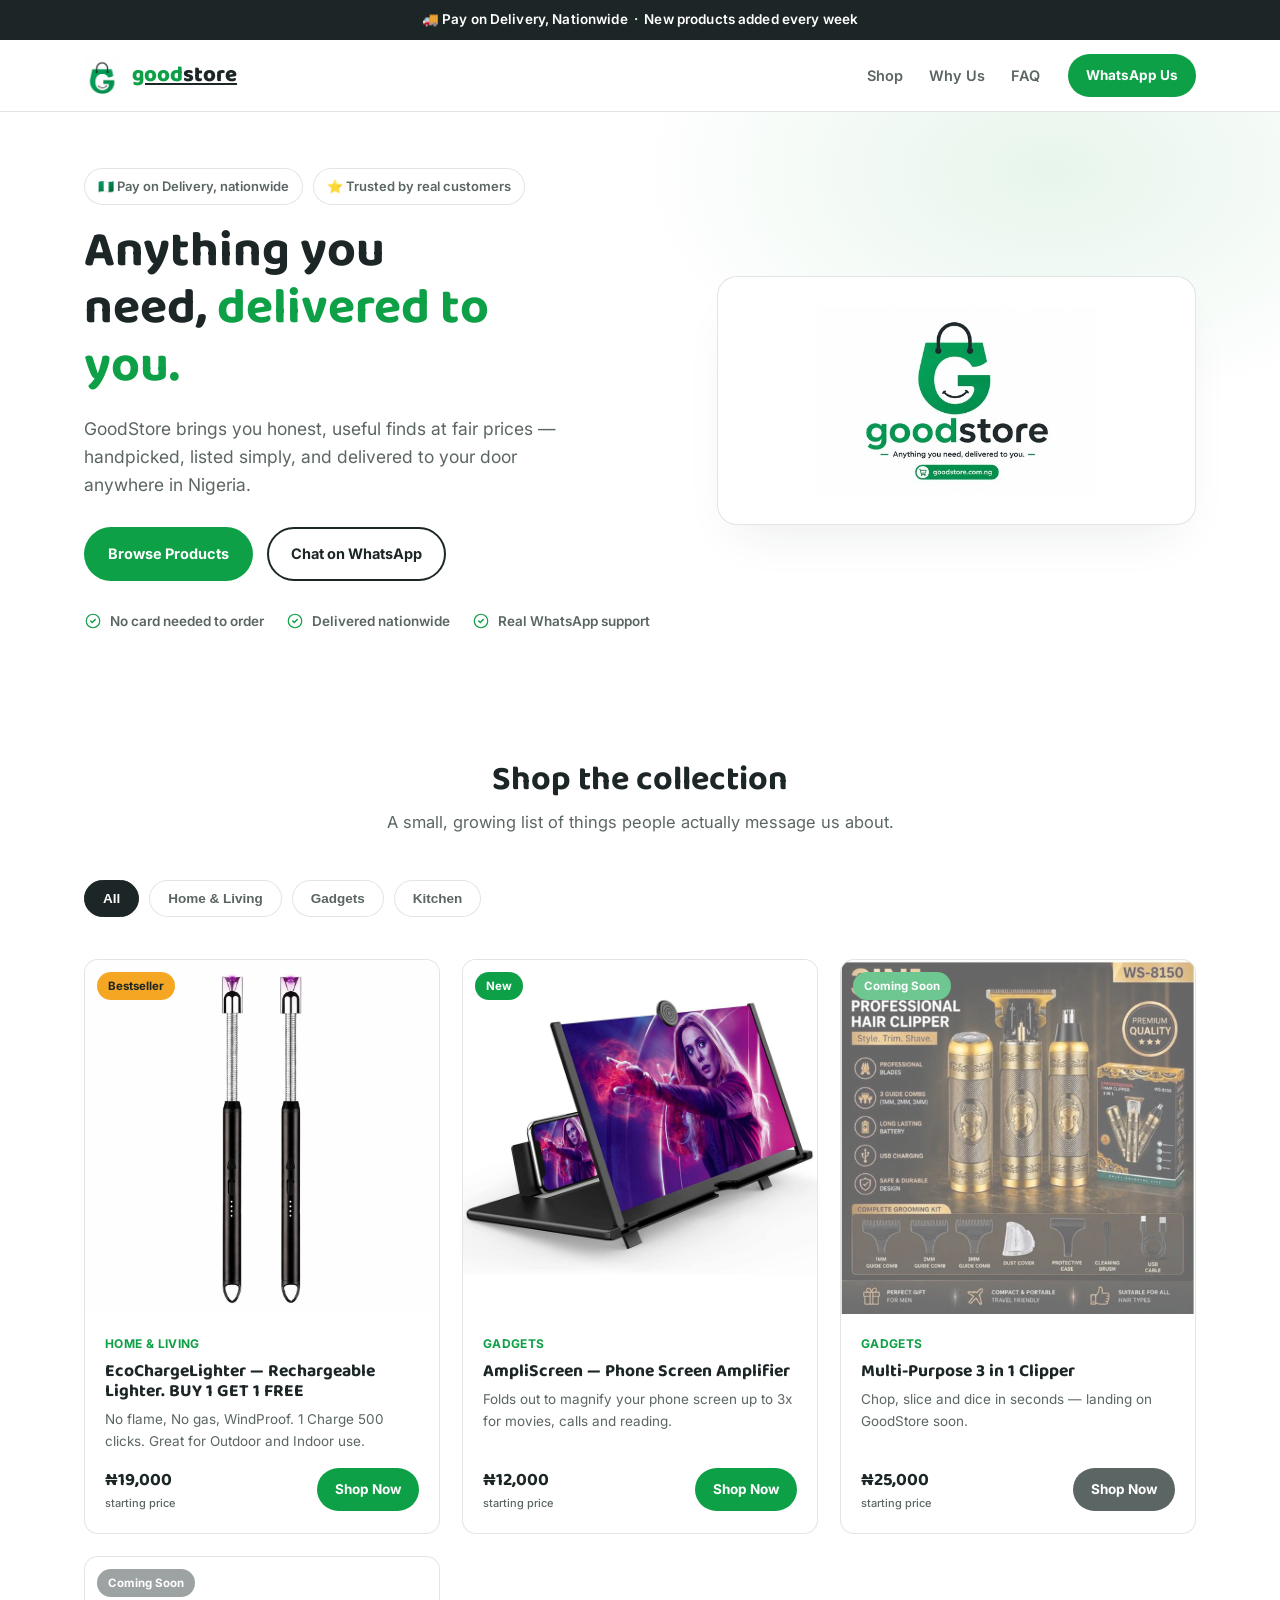
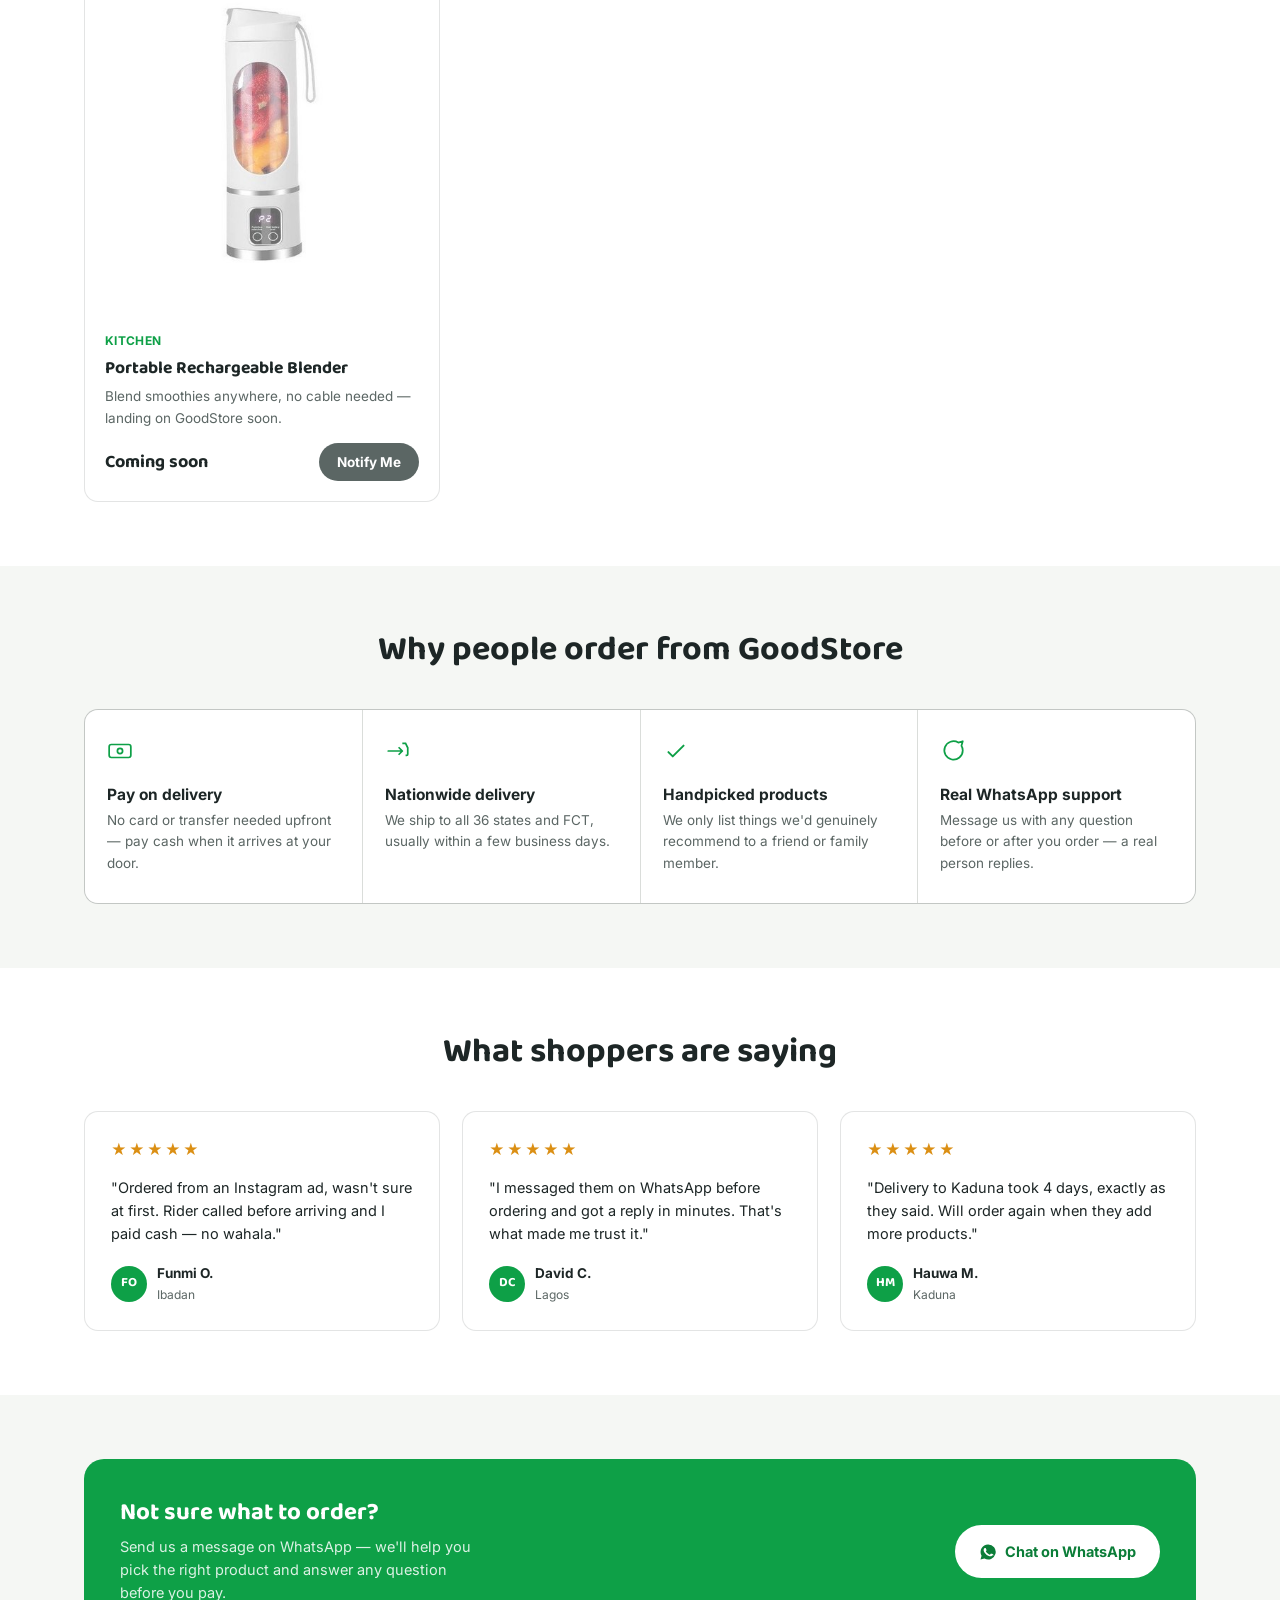
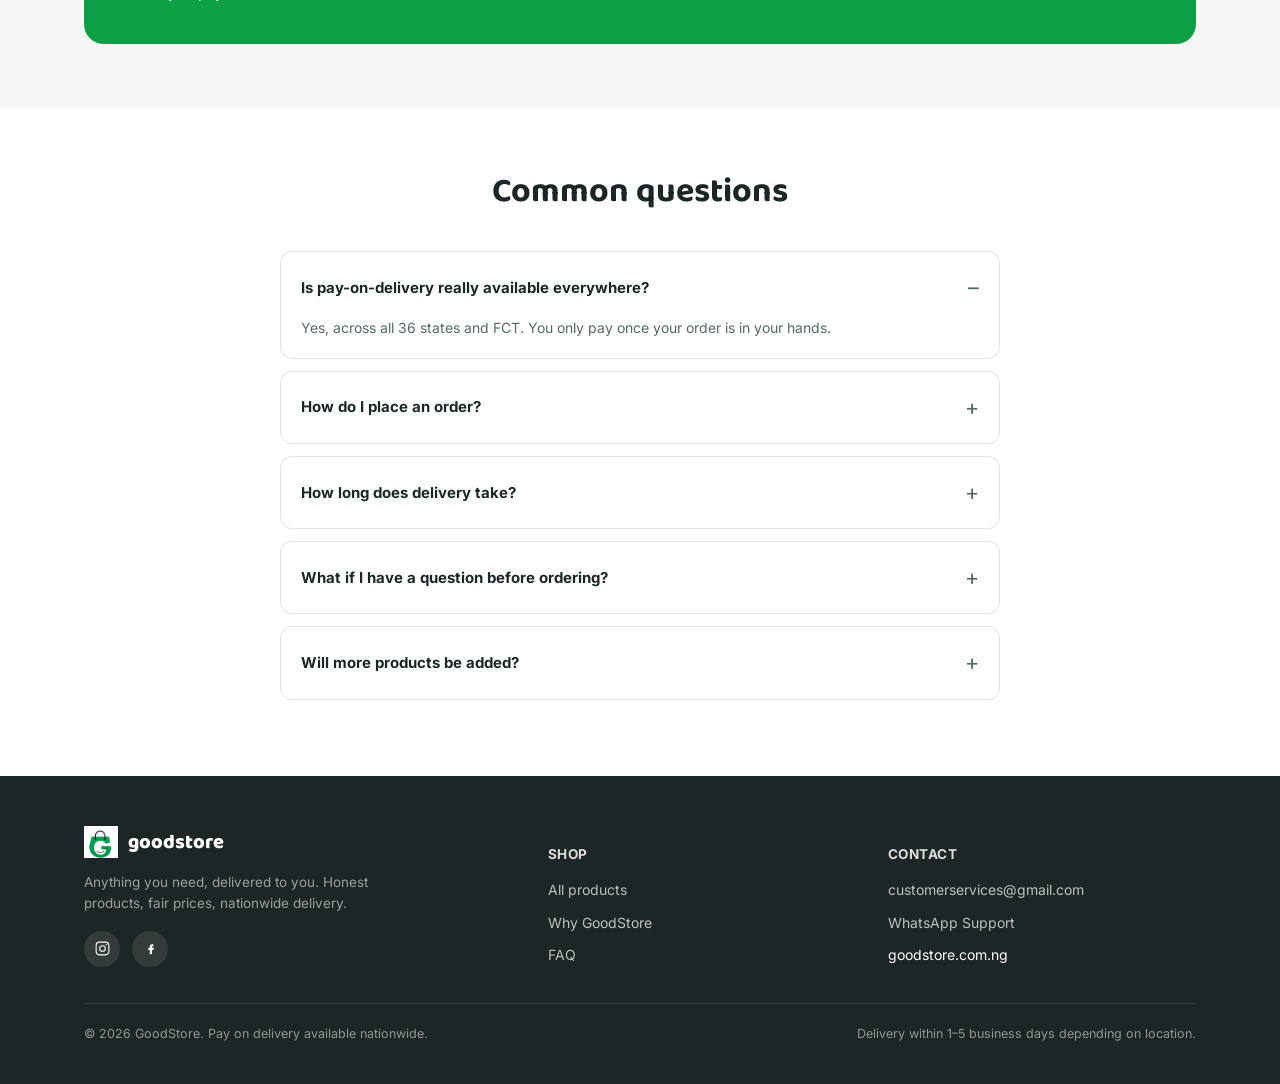
==== commit 544f528f: "added the triogroom" ====
--- a/index.html
+++ b/index.html
@@ -105,21 +105,21 @@
         </div>
       </div>
 
-      <!-- <div class="p-card disabled" data-cat="kitchen">
-        <div class="p-media">
-          <span class="p-tag soon">Coming Soon</span>
-          <img class="pro-img" src="./cutter.JPG" alt="">
-        </div>
-        <div class="p-body">
-          <span class="p-cat">Kitchen</span>
-          <h3>Multi-Purpose Kitchen Chopper</h3>
+      <div class="p-card disabled" data-cat="gadgets">
+        <div class="p-media">
+          <span class="p-tag new">Coming Soon</span>
+          <img class="pro-img" src="./3in1 clipper.jpg" alt="">
+        </div>
+        <div class="p-body">
+          <span class="p-cat">Gadgets</span>
+          <h3>Multi-Purpose 3 in 1 Clipper</h3>
           <p>Chop, slice and dice in seconds — landing on GoodStore soon.</p>
           <div class="p-foot">
-            <div class="p-price">Coming soon</div>
-            <button class="btn btn-primary btn-sm notify-btn">Notify Me</button>
-          </div>
-        </div>
-      </div> -->
+            <div class="p-price">₦25,000 <span>starting price</span></div>
+            <a href="https://goodstore.com.ng/TrioGroom" target="_blank" rel="noopener" class="btn btn-primary btn-sm">Shop Now</a>
+          </div>
+        </div>
+      </div>
 
       <!-- <div class="p-card disabled" data-cat="gadgets">
         <div class="p-media">
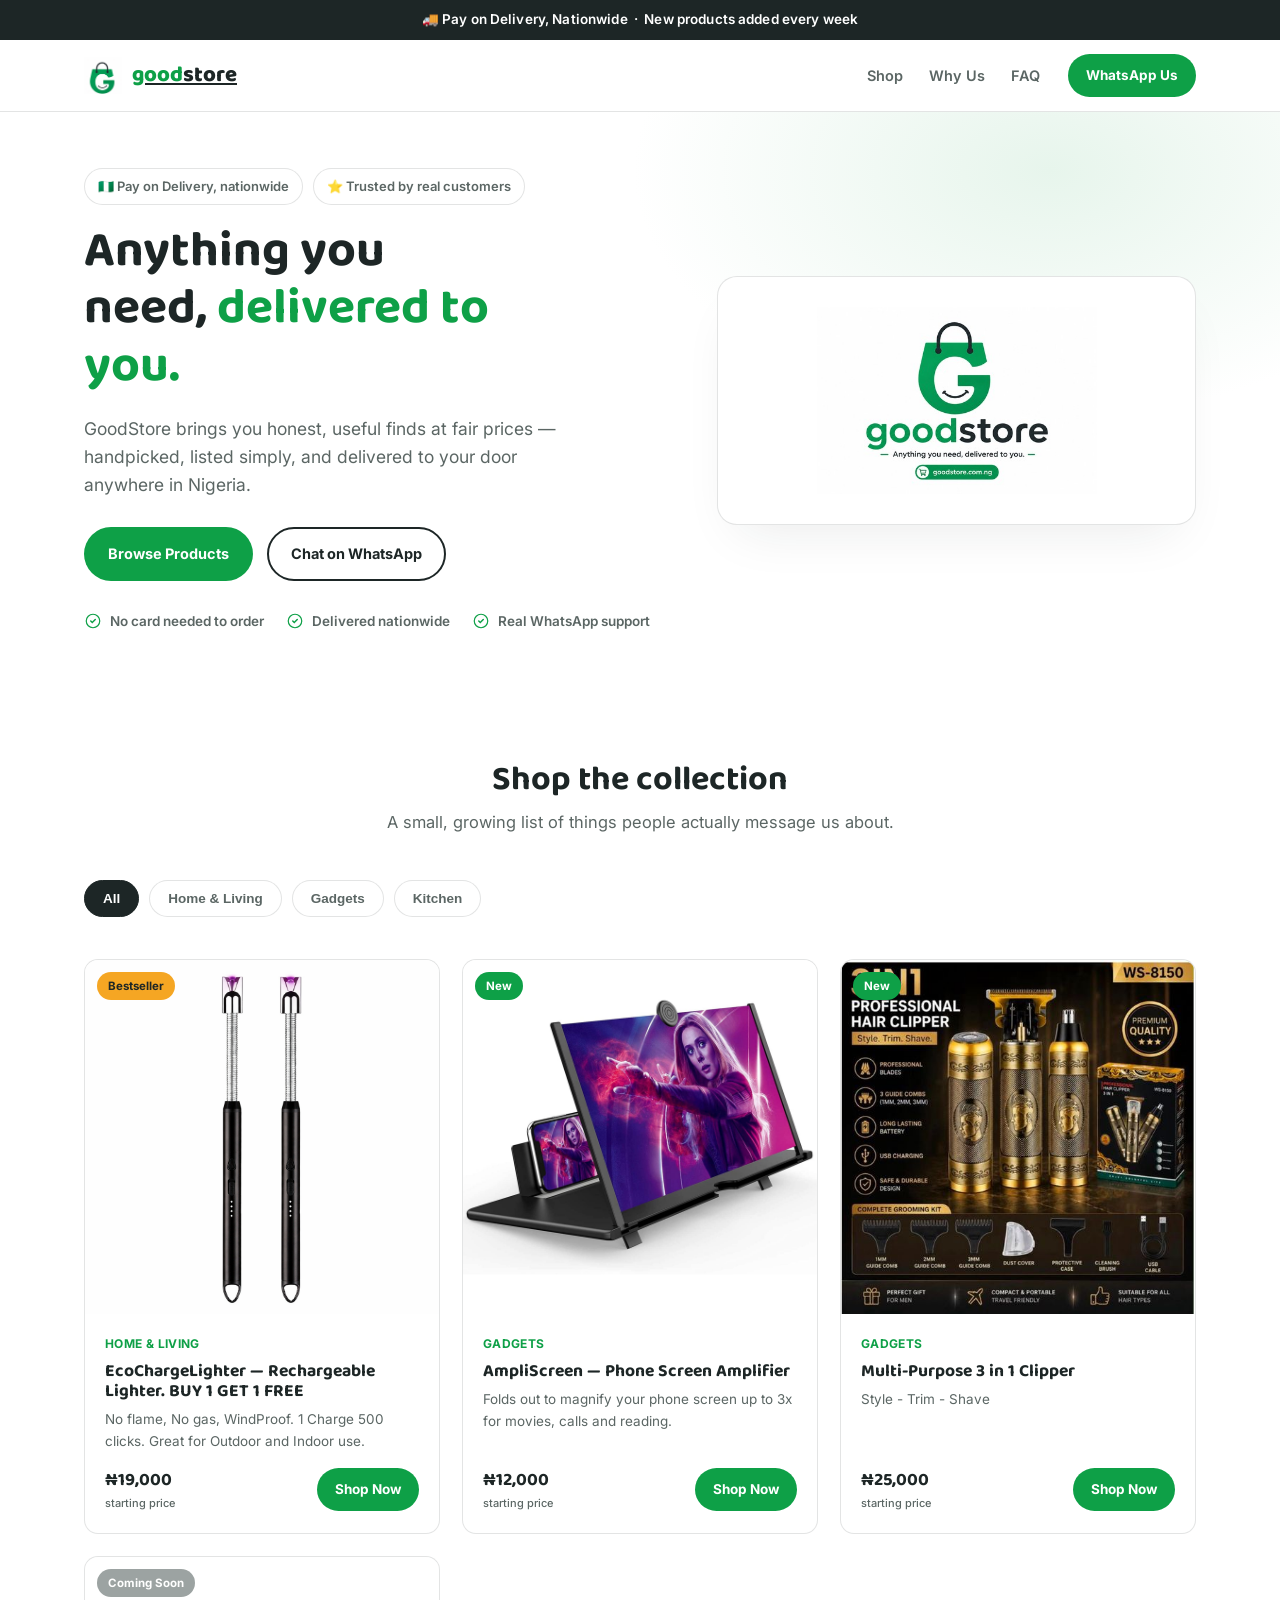
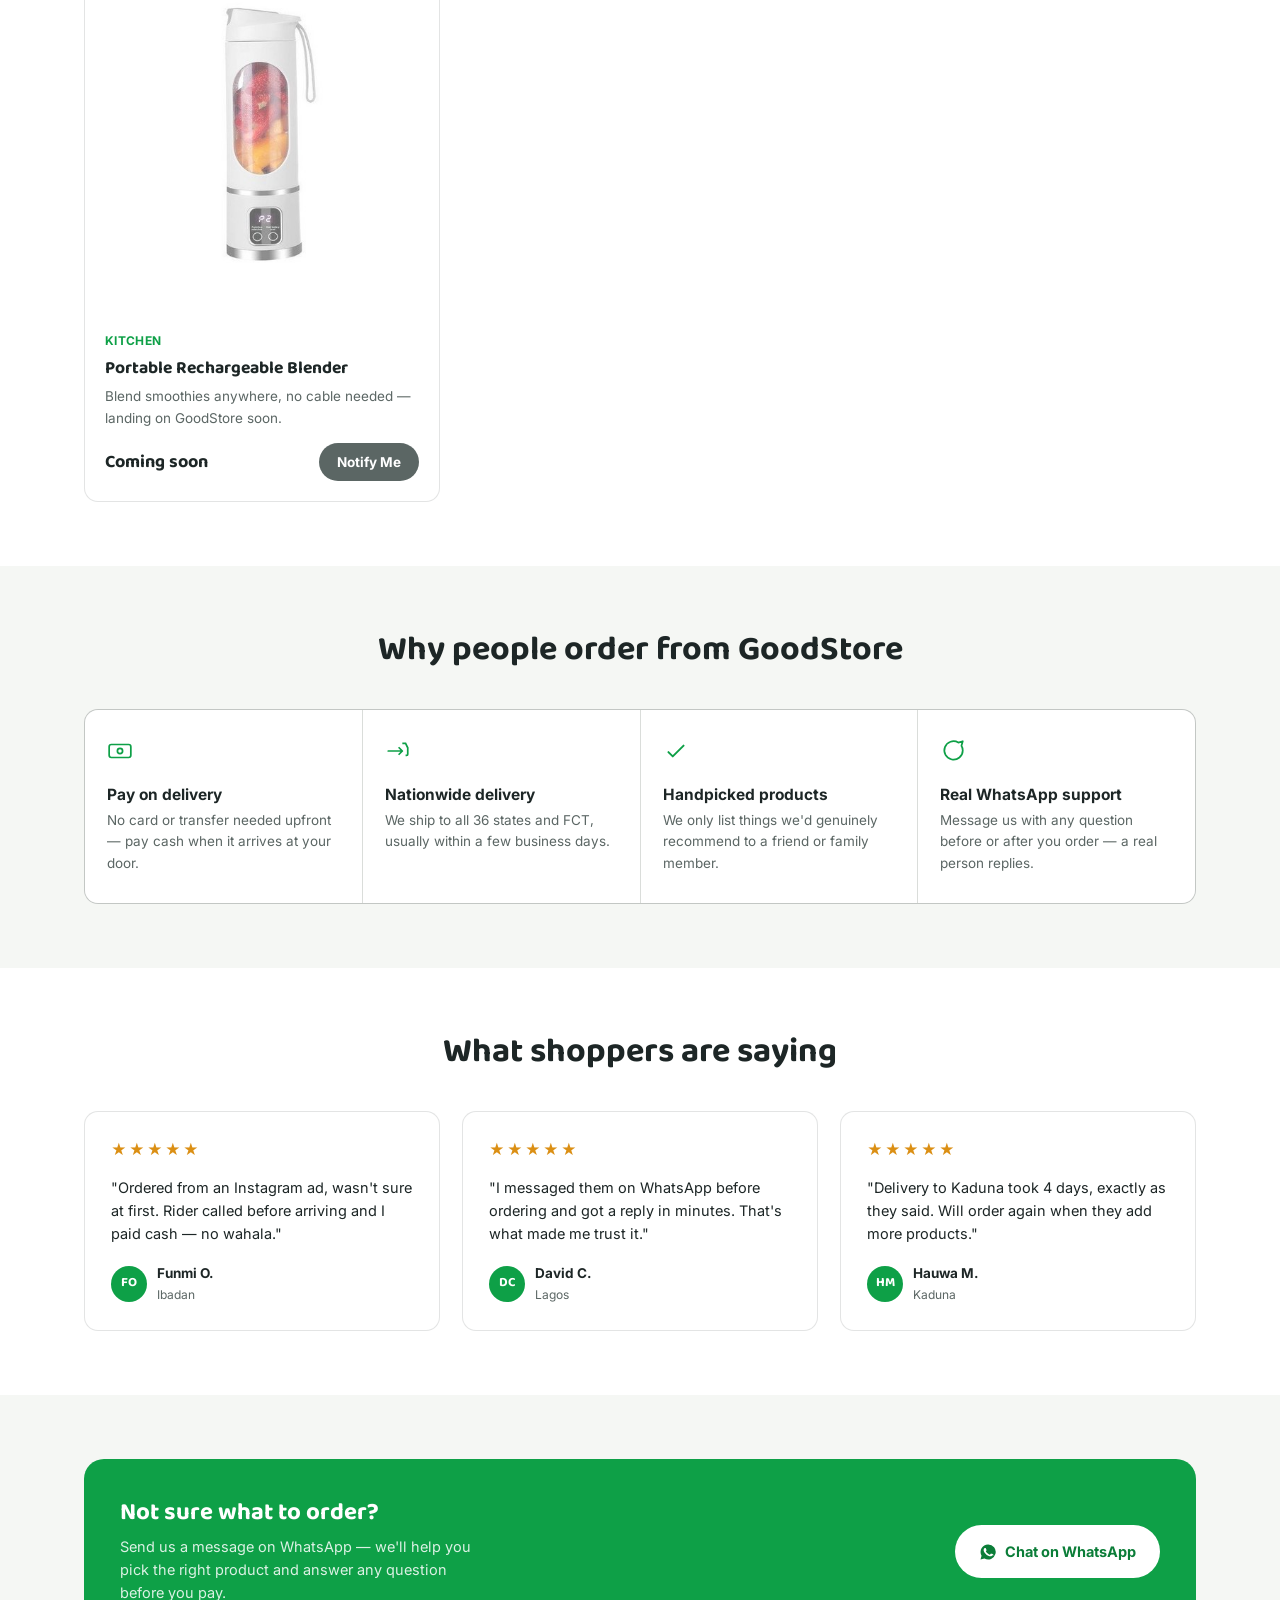
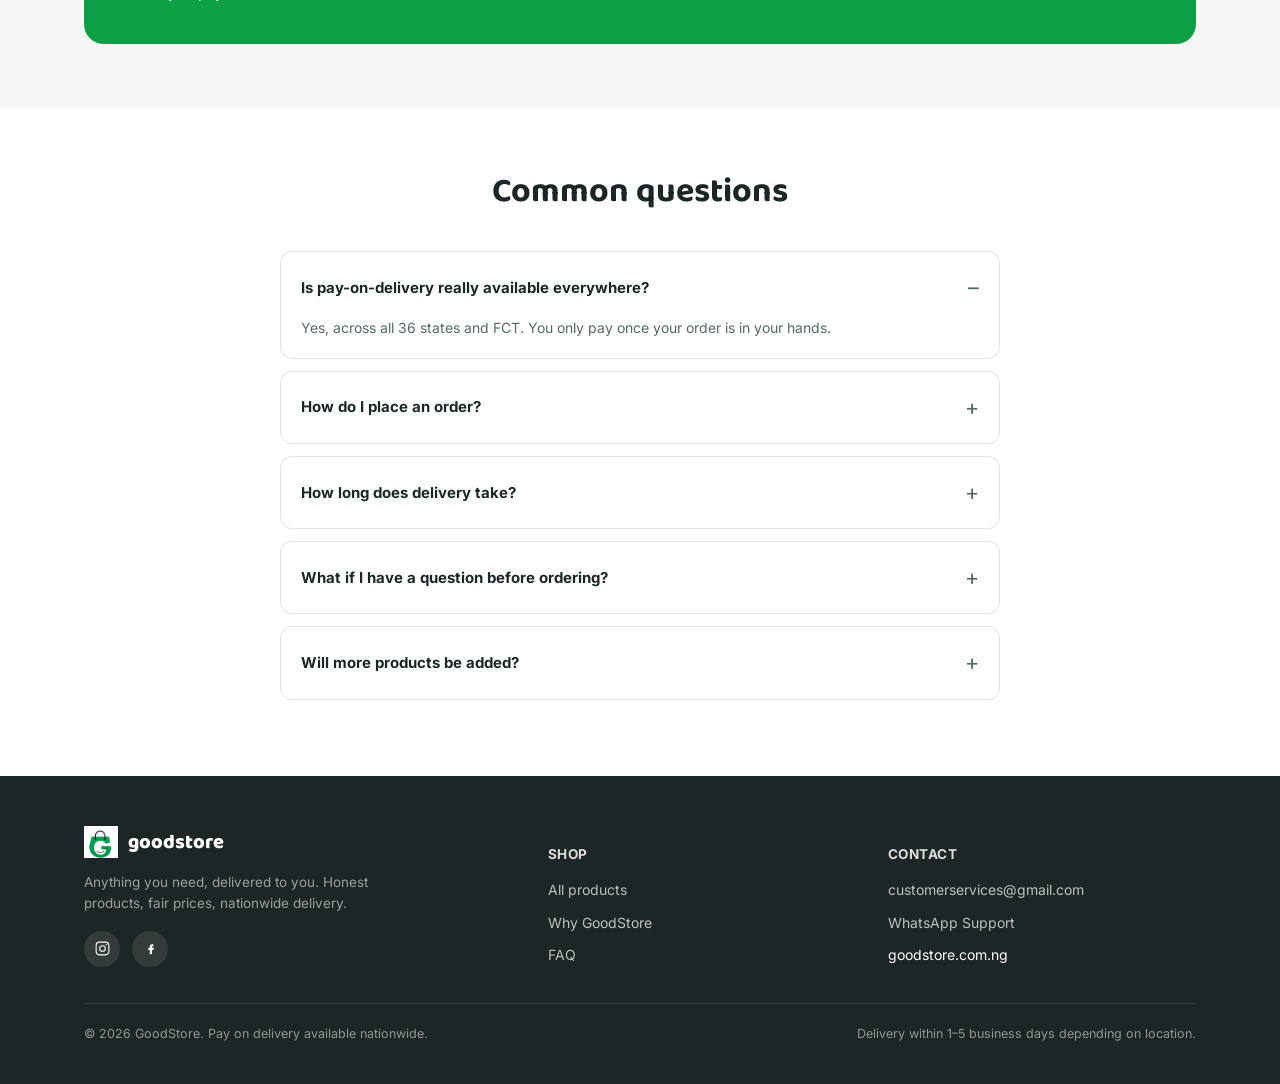
==== commit 437a5583: "added the triogroom and some adjustment" ====
--- a/index.html
+++ b/index.html
@@ -105,15 +105,15 @@
         </div>
       </div>
 
-      <div class="p-card disabled" data-cat="gadgets">
-        <div class="p-media">
-          <span class="p-tag new">Coming Soon</span>
+      <div class="p-card" data-cat="gadgets">
+        <div class="p-media">
+          <span class="p-tag new">New</span>
           <img class="pro-img" src="./3in1 clipper.jpg" alt="">
         </div>
         <div class="p-body">
           <span class="p-cat">Gadgets</span>
           <h3>Multi-Purpose 3 in 1 Clipper</h3>
-          <p>Chop, slice and dice in seconds — landing on GoodStore soon.</p>
+          <p>Style - Trim - Shave</p>
           <div class="p-foot">
             <div class="p-price">₦25,000 <span>starting price</span></div>
             <a href="https://goodstore.com.ng/TrioGroom" target="_blank" rel="noopener" class="btn btn-primary btn-sm">Shop Now</a>
